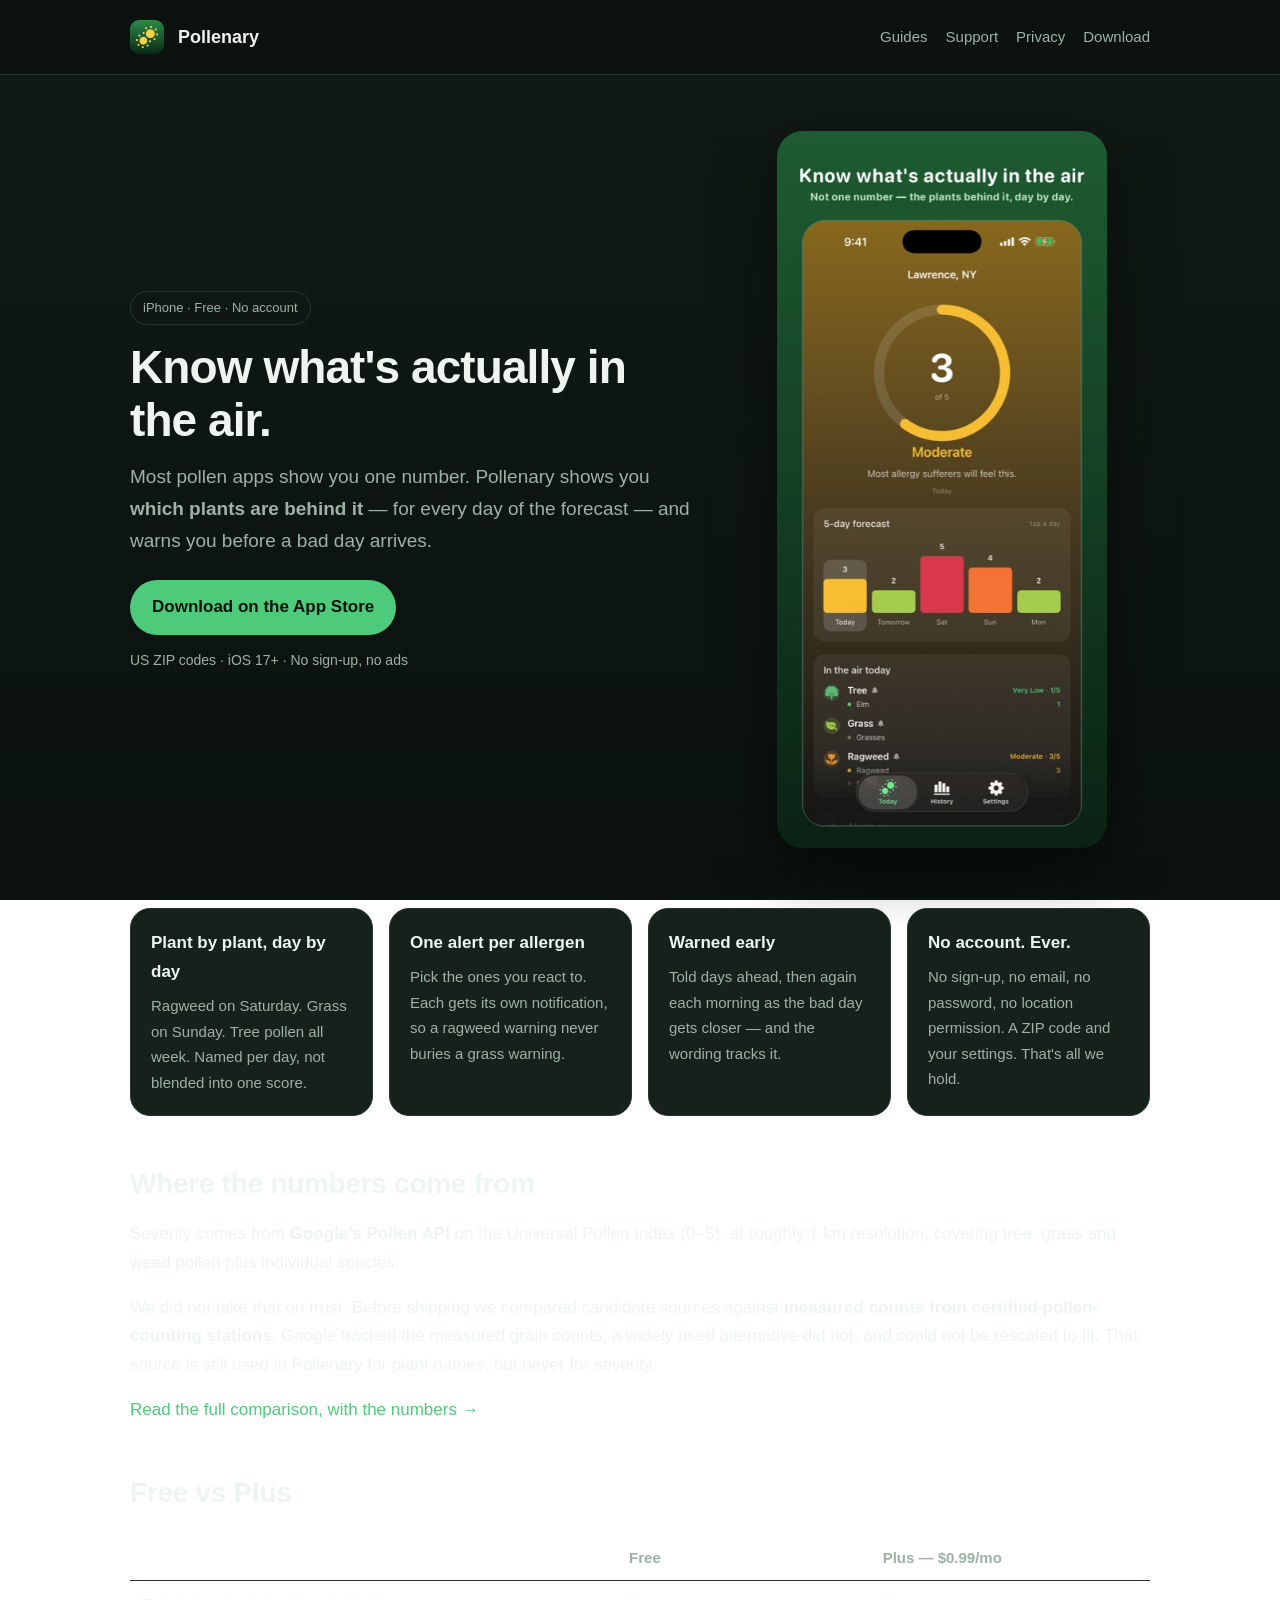
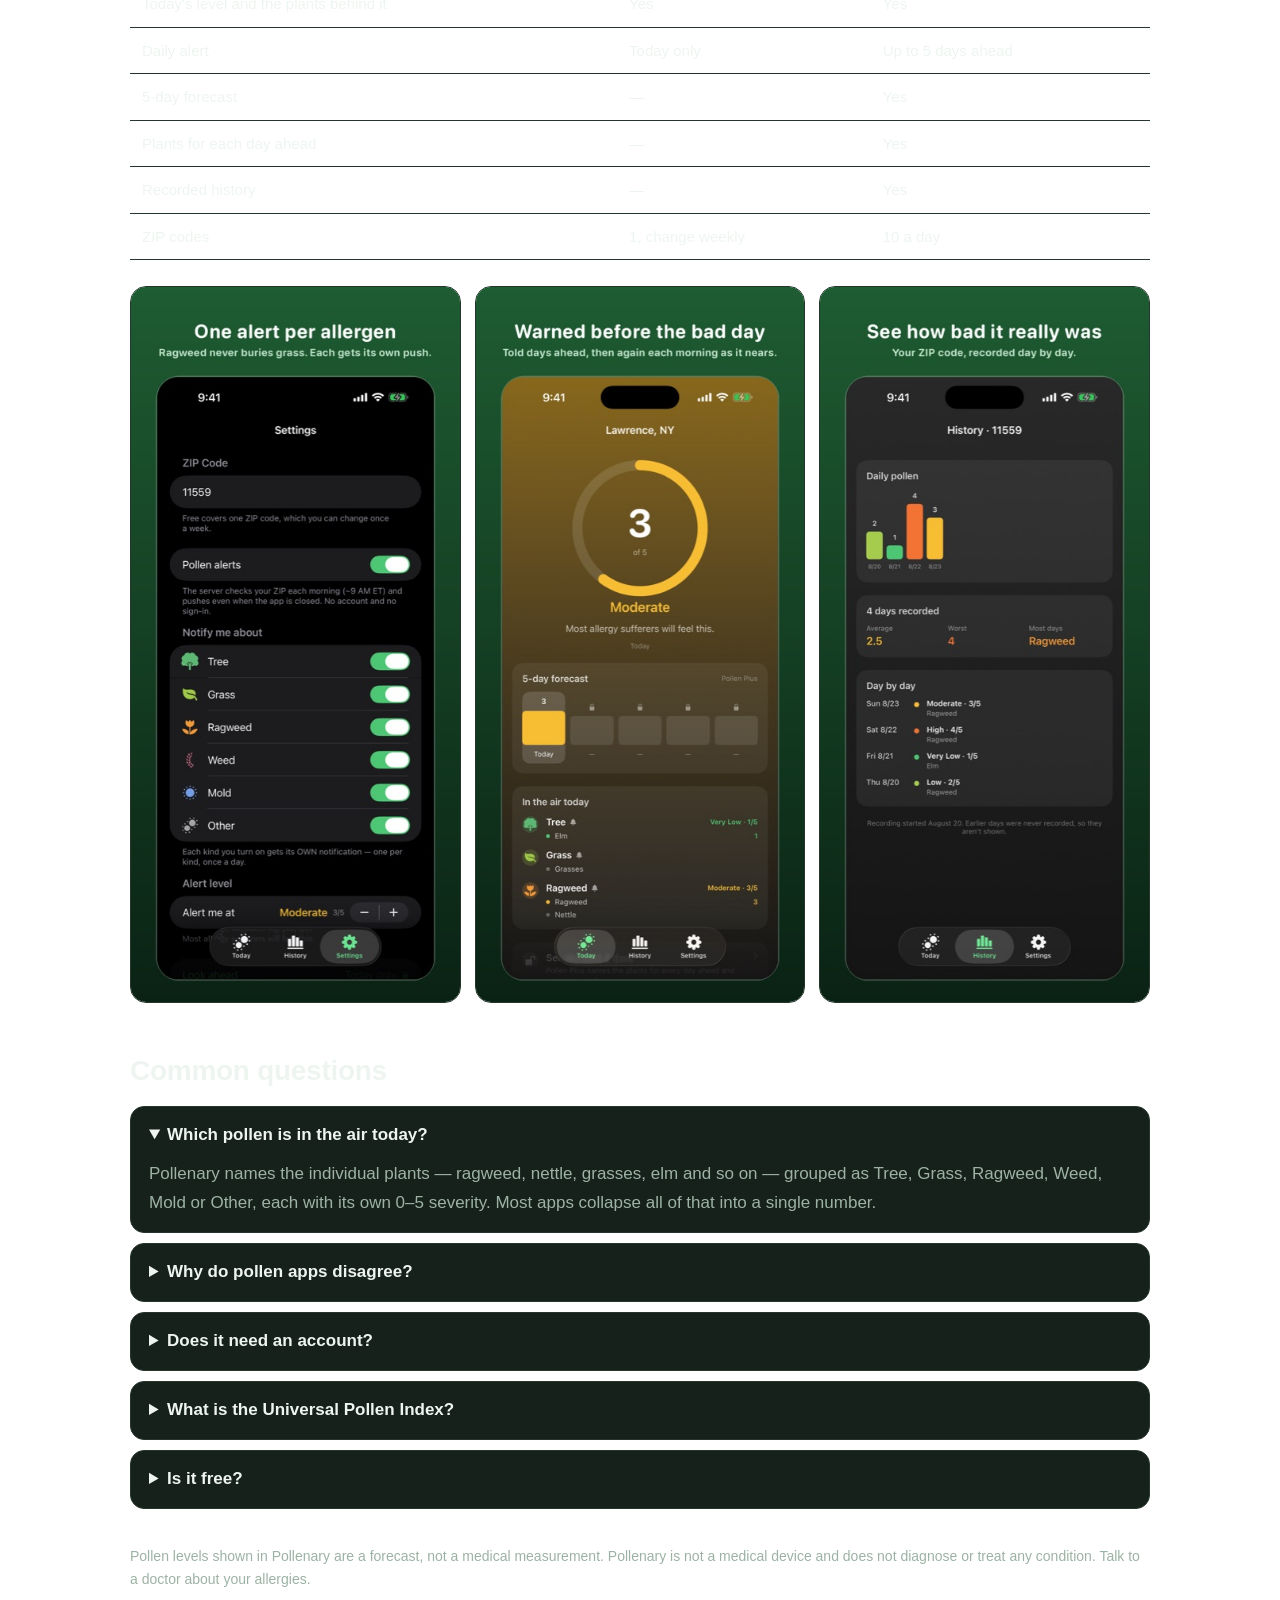
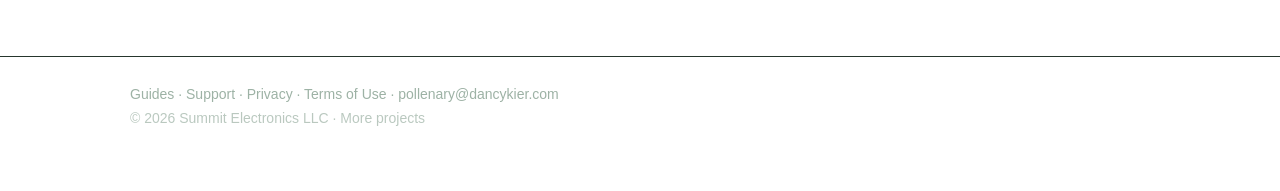
==== index.html @ 345eb320 "Pollenary marketing site - landing page with MobileApplication + FAQPage structured data - 6 guides," ====
<!DOCTYPE html>
<html lang="en">
<head>
<meta charset="UTF-8">
<meta name="viewport" content="width=device-width, initial-scale=1.0">
<title>Pollenary — Pollen Forecast &amp; Per-Allergen Alerts for iPhone</title>
<meta name="description" content="Pollenary shows which plants are actually in the air — ragweed, grass, tree, mold — for every day of a 5-day forecast, and sends one alert per allergen. Free, no account, US ZIP codes. Built on Google's Pollen API and checked against real pollen-counting stations.">
<meta name="keywords" content="pollen count app, pollen forecast app, allergy forecast, ragweed forecast, allergy alert app, pollen app iphone, tree pollen, grass pollen, mold count, pollen count today, allergy app no account">
<link rel="canonical" href="https://pollenary.dancykier.com/">
<link rel="icon" type="image/png" href="assets/icon.png?v=1">
<link rel="apple-touch-icon" href="apple-touch-icon.png?v=1">
<meta property="og:type" content="website">
<meta property="og:title" content="Pollenary — Pollen Forecast &amp; Per-Allergen Alerts">
<meta property="og:description" content="Most pollen apps show one number. Pollenary shows which plants are behind it, day by day, and warns you before a bad day arrives.">
<meta property="og:url" content="https://pollenary.dancykier.com/">
<meta property="og:image" content="https://pollenary.dancykier.com/assets/01-today.jpg">
<meta name="twitter:card" content="summary_large_image">
<meta name="twitter:title" content="Pollenary — Pollen Forecast &amp; Per-Allergen Alerts">
<meta name="twitter:description" content="See which plants are actually in the air, day by day. One alert per allergen. No account.">
<meta name="twitter:image" content="https://pollenary.dancykier.com/assets/01-today.jpg">
<link rel="stylesheet" href="assets/site.css?v=1">
<script type="application/ld+json">
{
  "@context":"https://schema.org",
  "@type":"MobileApplication",
  "name":"Pollenary",
  "alternateName":"Pollenary — Pollen forecast & alerts",
  "operatingSystem":"iOS 17.0 or later",
  "applicationCategory":"HealthApplication",
  "description":"Pollenary is an iPhone pollen forecast app for US ZIP codes. Instead of a single combined pollen number, it shows which plants are actually in the air — ragweed, grass, tree, mold — for each day of a 5-day forecast, and sends a separate push notification for every allergen you choose. Severity uses Google's Pollen API on the Universal Pollen Index (0–5) at 1 km resolution. There are no accounts, no sign-in and no ads. Today's pollen and a daily alert are free; Pollenary Plus adds the 5-day forecast, the per-day plant breakdown, early alerts and recorded history.",
  "url":"https://pollenary.dancykier.com/",
  "downloadUrl":"https://apps.apple.com/us/app/id6775881137",
  "author":{"@type":"Organization","name":"Summit Electronics LLC"},
  "offers":[
    {"@type":"Offer","price":"0","priceCurrency":"USD","description":"Free — today's pollen level, the plants behind it, and a daily alert"},
    {"@type":"Offer","price":"0.99","priceCurrency":"USD","description":"Pollenary Plus — 5-day forecast, plants per day, early alerts, history"}
  ],
  "screenshot":[
    "https://pollenary.dancykier.com/assets/01-today.jpg",
    "https://pollenary.dancykier.com/assets/02-alerts.jpg",
    "https://pollenary.dancykier.com/assets/04-history.jpg"
  ],
  "featureList":[
    "Shows which plants are in the air, not just one combined number",
    "Per-day plant breakdown across a 5-day forecast",
    "One push notification per allergen — ragweed never buries grass",
    "Early warnings repeated each morning as a bad day approaches",
    "Recorded daily history for your ZIP code",
    "No account, no sign-in, no ads, no location tracking",
    "Severity from Google's Pollen API on the Universal Pollen Index (0-5)"
  ]
}
</script>
<script type="application/ld+json">
{
  "@context":"https://schema.org",
  "@type":"FAQPage",
  "mainEntity":[
    {"@type":"Question","name":"Which pollen is in the air today?",
     "acceptedAnswer":{"@type":"Answer","text":"Pollenary names the individual plants behind the day's pollen level — for example ragweed, nettle, grasses, elm — rather than showing one combined score. Each is grouped as Tree, Grass, Ragweed, Weed, Mold or Other, and each carries its own 0–5 severity."}},
    {"@type":"Question","name":"Why do pollen apps disagree with each other?",
     "acceptedAnswer":{"@type":"Answer","text":"Because most pollen numbers are model forecasts, not measurements, and different providers use different scales and models. In a comparison of 175 place-days across 35 US cities, two widely used sources agreed on whether a day was bad only about half the time, and the correlation between them was weak. Measured counts from certified counting stations are the tiebreaker."}},
    {"@type":"Question","name":"Does Pollenary need an account?",
     "acceptedAnswer":{"@type":"Answer","text":"No. Pollenary has no accounts, no sign-up and no login. It stores a ZIP code, your alert settings and an anonymous notification token. It never asks for location permission."}},
    {"@type":"Question","name":"What is the Universal Pollen Index?",
     "acceptedAnswer":{"@type":"Answer","text":"The Universal Pollen Index (UPI) is a 0–5 scale used by Google's Pollen API: 0 None, 1 Very Low, 2 Low, 3 Moderate, 4 High, 5 Very High. It is reported per pollen type and per plant, at roughly 1 km resolution."}},
    {"@type":"Question","name":"Is Pollenary free?",
     "acceptedAnswer":{"@type":"Answer","text":"Yes. Today's pollen level, the plants behind it and a daily alert are free forever. Pollenary Plus, $0.99 per month, adds the 5-day forecast, the plants for each day ahead, early alerts and recorded history."}}
  ]
}
</script>
</head>
<body>
<header class="site"><div class="wrap">
  <img src="assets/icon.png" alt="Pollenary app icon">
  <span class="brand">Pollenary</span>
  <nav>
    <a href="/blog/">Guides</a>
    <a href="/support.html">Support</a>
    <a href="/privacy.html">Privacy</a>
    <a href="https://apps.apple.com/us/app/id6775881137">Download</a>
  </nav>
</div></header>

<main class="wrap">
  <section class="hero">
    <div>
      <span class="pill">iPhone · Free · No account</span>
      <h1>Know what's actually in the air.</h1>
      <p class="lede">Most pollen apps show you one number. Pollenary shows you <strong>which plants are behind it</strong> — for every day of the forecast — and warns you before a bad day arrives.</p>
      <a class="cta" href="https://apps.apple.com/us/app/id6775881137">Download on the App Store</a>
      <p class="note" style="margin-top:14px">US ZIP codes · iOS 17+ · No sign-up, no ads</p>
    </div>
    <img class="shot" src="assets/01-today.jpg" alt="Pollenary showing today's pollen level and the plants behind it">
  </section>

  <div class="grid">
    <div class="card"><h3>Plant by plant, day by day</h3><p>Ragweed on Saturday. Grass on Sunday. Tree pollen all week. Named per day, not blended into one score.</p></div>
    <div class="card"><h3>One alert per allergen</h3><p>Pick the ones you react to. Each gets its own notification, so a ragweed warning never buries a grass warning.</p></div>
    <div class="card"><h3>Warned early</h3><p>Told days ahead, then again each morning as the bad day gets closer — and the wording tracks it.</p></div>
    <div class="card"><h3>No account. Ever.</h3><p>No sign-up, no email, no password, no location permission. A ZIP code and your settings. That's all we hold.</p></div>
  </div>

  <h2 id="data">Where the numbers come from</h2>
  <p>Severity comes from <strong>Google's Pollen API</strong> on the Universal Pollen Index (0–5), at roughly 1&nbsp;km resolution, covering tree, grass and weed pollen plus individual species.</p>
  <p>We did not take that on trust. Before shipping we compared candidate sources against <strong>measured counts from certified pollen-counting stations</strong>. Google tracked the measured grain counts; a widely used alternative did not, and could not be rescaled to fit. That source is still used in Pollenary for plant <em>names</em>, but never for severity.</p>
  <p><a href="/blog/why-pollen-apps-disagree.html">Read the full comparison, with the numbers →</a></p>

  <h2>Free vs Plus</h2>
  <table>
    <tr><th>&nbsp;</th><th>Free</th><th>Plus — $0.99/mo</th></tr>
    <tr><td>Today's level and the plants behind it</td><td>Yes</td><td>Yes</td></tr>
    <tr><td>Daily alert</td><td>Today only</td><td>Up to 5 days ahead</td></tr>
    <tr><td>5-day forecast</td><td>—</td><td>Yes</td></tr>
    <tr><td>Plants for each day ahead</td><td>—</td><td>Yes</td></tr>
    <tr><td>Recorded history</td><td>—</td><td>Yes</td></tr>
    <tr><td>ZIP codes</td><td>1, change weekly</td><td>10 a day</td></tr>
  </table>

  <div class="shots">
    <img src="assets/02-alerts.jpg" alt="Per-allergen notification toggles in Pollenary settings">
    <img src="assets/03-ahead.jpg" alt="Pollenary five-day forecast strip">
    <img src="assets/04-history.jpg" alt="Pollenary recorded pollen history chart">
  </div>

  <h2 id="faq">Common questions</h2>
  <div class="faq">
    <details open><summary>Which pollen is in the air today?</summary><p>Pollenary names the individual plants — ragweed, nettle, grasses, elm and so on — grouped as Tree, Grass, Ragweed, Weed, Mold or Other, each with its own 0–5 severity. Most apps collapse all of that into a single number.</p></details>
    <details><summary>Why do pollen apps disagree?</summary><p>Because most pollen numbers are model forecasts, not measurements. Across 175 place-days in 35 US cities we found two widely used sources agreed on whether a day was "bad" only about half the time. <a href="/blog/why-pollen-apps-disagree.html">The full comparison is here.</a></p></details>
    <details><summary>Does it need an account?</summary><p>No. No sign-up, no email, no password. Pollenary never asks for location permission — you type a ZIP code.</p></details>
    <details><summary>What is the Universal Pollen Index?</summary><p>A 0–5 scale: 0 None, 1 Very Low, 2 Low, 3 Moderate, 4 High, 5 Very High. <a href="/blog/universal-pollen-index-explained.html">Explained in full here.</a></p></details>
    <details><summary>Is it free?</summary><p>Yes. Today's pollen and a daily alert are free forever. Pollenary Plus is $0.99 a month for the 5-day forecast, per-day plants, early alerts and history.</p></details>
  </div>

  <p class="note" style="margin-top:36px">Pollen levels shown in Pollenary are a forecast, not a medical measurement. Pollenary is not a medical device and does not diagnose or treat any condition. Talk to a doctor about your allergies.</p>
</main>

<footer class="site"><div class="wrap">
  <a href="/blog/">Guides</a> · <a href="/support.html">Support</a> · <a href="/privacy.html">Privacy</a> ·
  <a href="https://www.apple.com/legal/internet-services/itunes/dev/stdeula/">Terms of Use</a> ·
  <a href="mailto:pollenary@dancykier.com">pollenary@dancykier.com</a><br>
  <span style="opacity:.7">© 2026 Summit Electronics LLC · <a href="https://projects.dancykier.com/">More projects</a></span>
</div></footer>
</body>
</html>
---- assets/site.css ----
:root{
  --bg:#0b1210; --bg2:#101a15; --card:#16211b; --line:#26362d;
  --ink:#eef5f0; --muted:#9db2a5; --accent:#4ecb7a; --accent2:#f2d04a; --warn:#f0803c;
  --radius:20px; --maxw:1060px;
}
*{box-sizing:border-box}
html{scroll-behavior:smooth}
body{margin:0;background:linear-gradient(180deg,var(--bg2),var(--bg)) fixed;color:var(--ink);
  font:17px/1.7 -apple-system,BlinkMacSystemFont,"Segoe UI",Roboto,Helvetica,Arial,sans-serif;
  -webkit-font-smoothing:antialiased}
.wrap{max-width:var(--maxw);margin:0 auto;padding:0 20px}
a{color:var(--accent);text-decoration:none}
a:hover{text-decoration:underline}
header.site{padding:20px 0;border-bottom:1px solid var(--line);position:sticky;top:0;
  background:rgba(11,18,16,.86);backdrop-filter:blur(12px);z-index:10}
header.site .wrap{display:flex;align-items:center;gap:14px}
header.site img{width:34px;height:34px;border-radius:9px}
header.site .brand{font-weight:700;font-size:18px;color:var(--ink)}
header.site nav{margin-left:auto;display:flex;gap:18px;font-size:15px}
header.site nav a{color:var(--muted)}
header.site nav a:hover{color:var(--ink)}
h1{font-size:clamp(30px,5vw,46px);line-height:1.15;letter-spacing:-.02em;margin:0 0 14px}
h2{font-size:clamp(21px,3vw,28px);letter-spacing:-.01em;margin:44px 0 12px}
h3{font-size:19px;margin:28px 0 8px}
p{margin:0 0 16px}
.lede{font-size:19px;color:var(--muted);max-width:64ch}
.hero{padding:56px 0 40px;display:grid;grid-template-columns:1.15fr .85fr;gap:40px;align-items:center}
@media(max-width:820px){.hero{grid-template-columns:1fr;gap:24px}}
.hero img.shot{width:100%;max-width:330px;border-radius:26px;display:block;margin:0 auto;
  box-shadow:0 24px 60px rgba(0,0,0,.5)}
.cta{display:inline-flex;align-items:center;gap:9px;background:var(--accent);color:#07120b;
  font-weight:700;padding:13px 22px;border-radius:999px;margin-top:6px}
.cta:hover{text-decoration:none;filter:brightness(1.07)}
.pill{display:inline-block;font-size:13px;color:var(--muted);border:1px solid var(--line);
  padding:5px 12px;border-radius:999px;margin-bottom:16px}
.grid{display:grid;gap:16px;grid-template-columns:repeat(auto-fit,minmax(240px,1fr));margin:20px 0}
.card{background:var(--card);border:1px solid var(--line);border-radius:var(--radius);padding:20px}
.card h3{margin:0 0 6px;font-size:17px}
.card p{margin:0;color:var(--muted);font-size:15px}
table{border-collapse:collapse;width:100%;margin:18px 0;font-size:15px}
th,td{text-align:left;padding:10px 12px;border-bottom:1px solid var(--line)}
th{color:var(--muted);font-weight:600}
.note{color:var(--muted);font-size:14px}
blockquote{margin:20px 0;padding:14px 18px;border-left:3px solid var(--accent);
  background:var(--card);border-radius:0 12px 12px 0;color:var(--ink)}
footer.site{margin-top:64px;border-top:1px solid var(--line);padding:26px 0 60px;color:var(--muted);font-size:14px}
footer.site a{color:var(--muted)}
article{max-width:none}
article p,article li{max-width:70ch}
article ul,article ol{padding-left:22px}
article li{margin:0 0 8px}
.meta{color:var(--muted);font-size:14px;margin-bottom:26px}
.postlist{list-style:none;padding:0;margin:24px 0}
.postlist li{border-bottom:1px solid var(--line);padding:16px 0}
.postlist a{font-size:18px;font-weight:600}
.postlist p{margin:4px 0 0;color:var(--muted);font-size:15px}
.faq{margin:8px 0 0}
.faq details{border:1px solid var(--line);border-radius:14px;padding:14px 18px;margin:10px 0;background:var(--card)}
.faq summary{cursor:pointer;font-weight:600}
.faq p{margin:10px 0 0;color:var(--muted)}
.shots{display:grid;grid-template-columns:repeat(auto-fit,minmax(170px,1fr));gap:14px;margin:26px 0}
.shots img{width:100%;border-radius:16px;border:1px solid var(--line)}
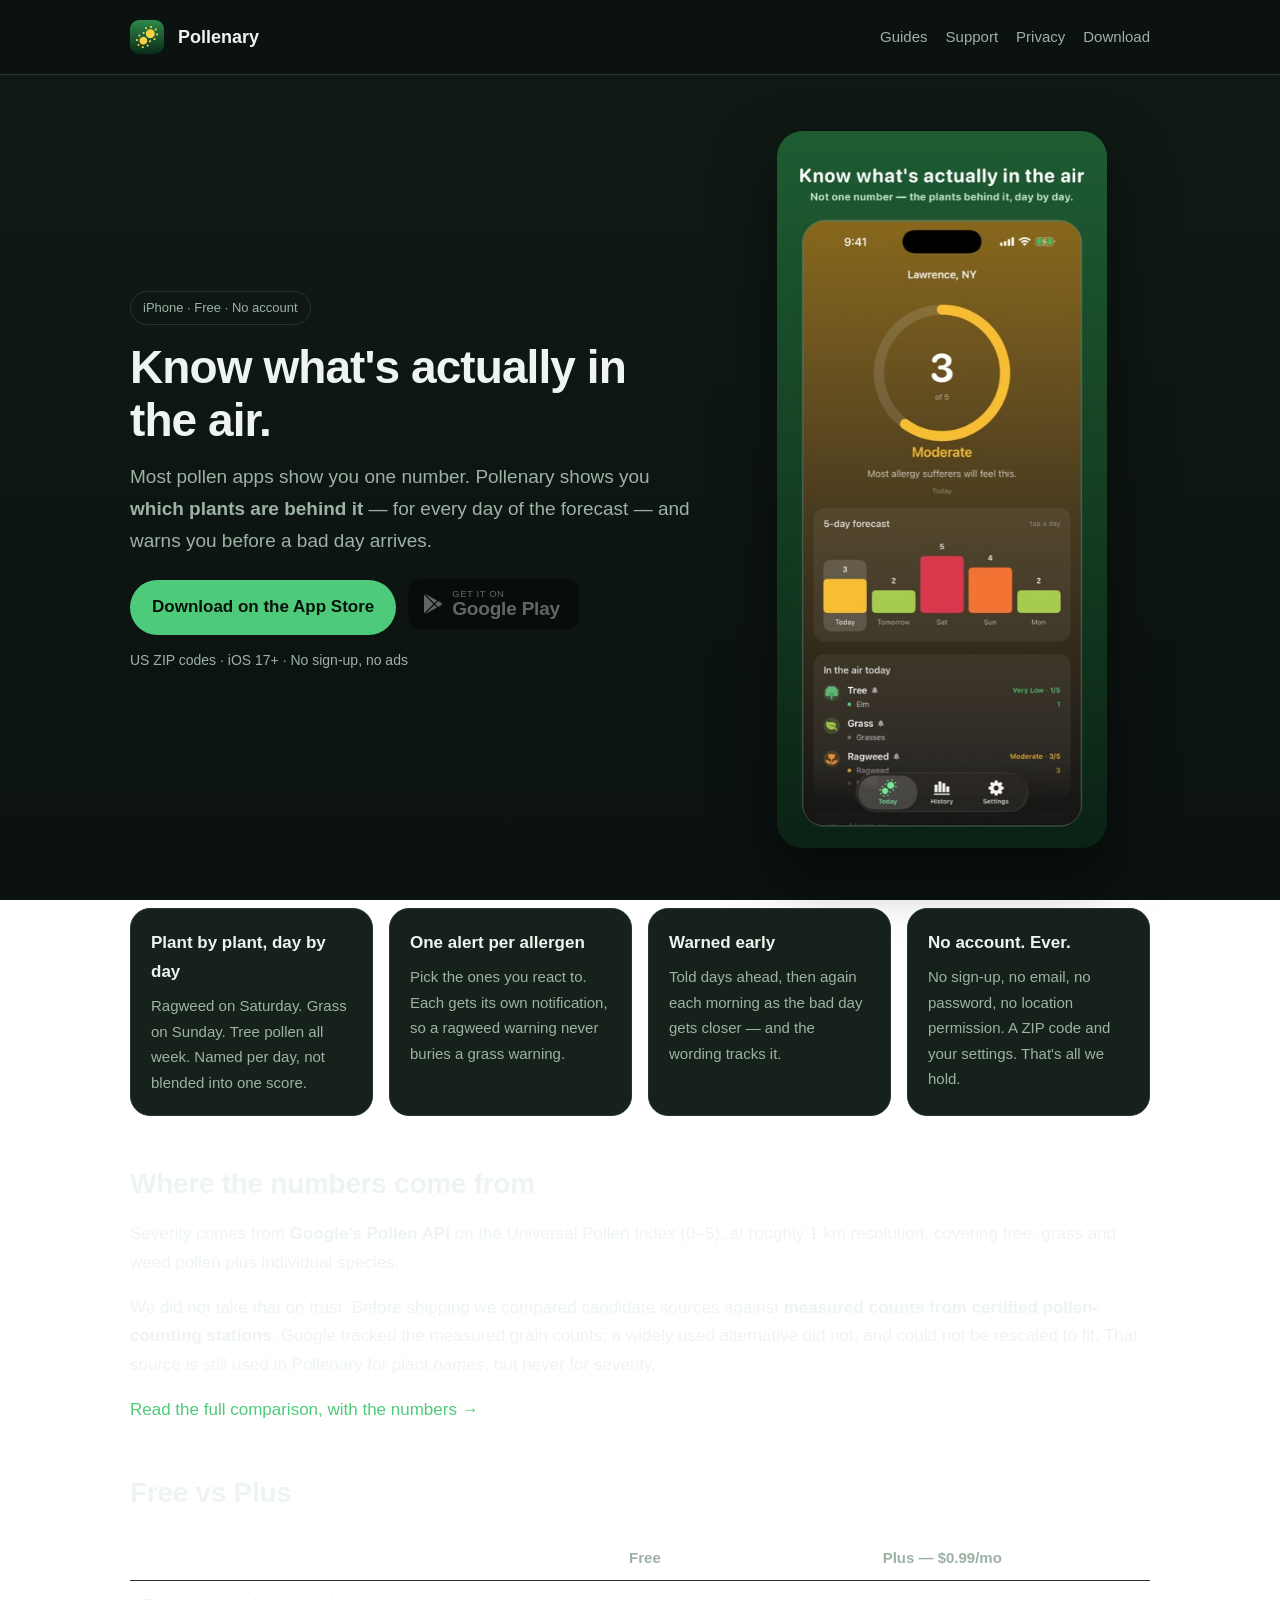
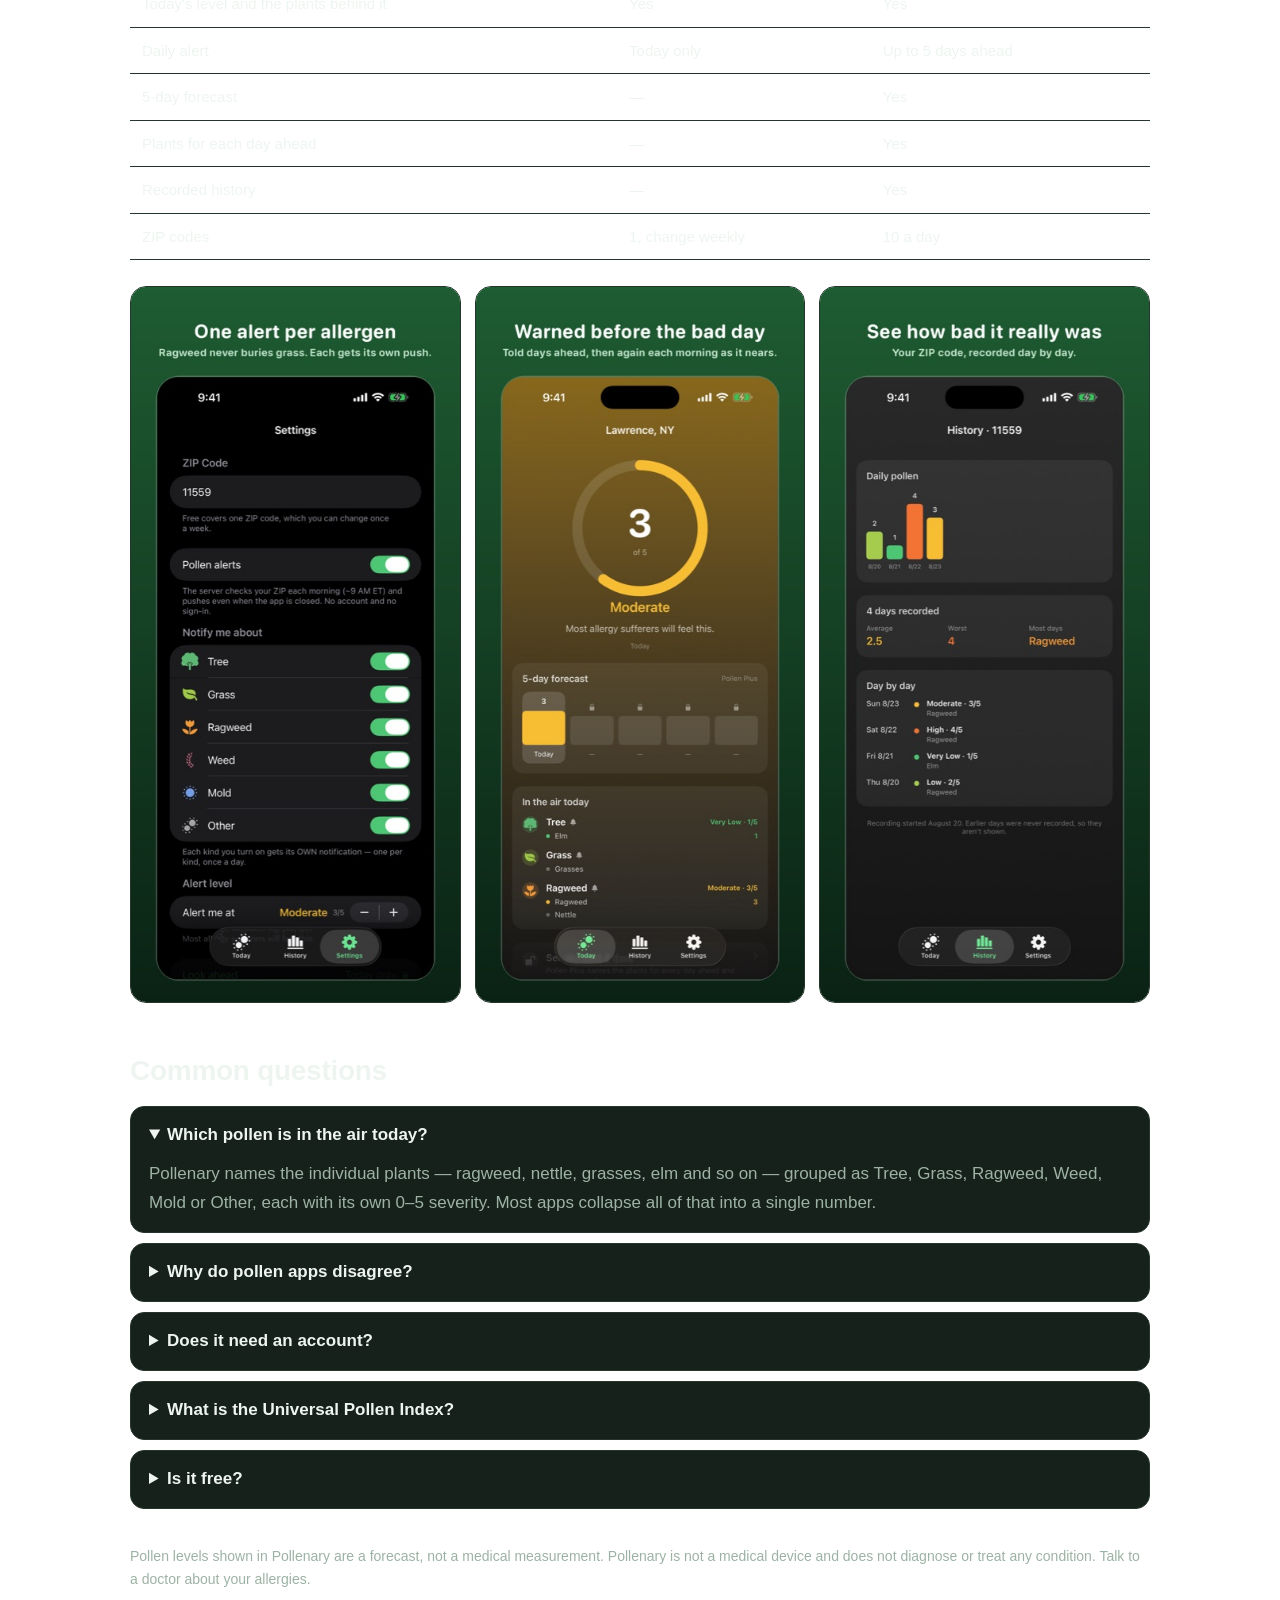
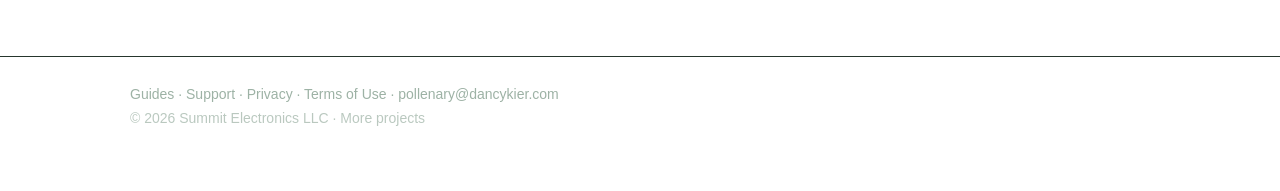
==== commit 92d3ae43: "Add greyed-out Google Play badge (Android coming soon)" ====
--- a/index.html
+++ b/index.html
@@ -69,6 +69,21 @@
   ]
 }
 </script>
+<style>
+/* Greyed Google Play badge: Android is coming soon (2026-10-15) */
+.gplay-wrap{position:relative;display:inline-flex;vertical-align:middle;outline:none;cursor:default}
+.gplay{display:inline-flex;align-items:center;gap:9px;padding:9px 18px 9px 14px;border-radius:12px;background:#000;color:#fff;
+  border:1px solid #000;line-height:1.05;opacity:.35;filter:grayscale(1);user-select:none;text-align:left;
+  font-family:-apple-system,BlinkMacSystemFont,"Segoe UI",Roboto,Helvetica,Arial,sans-serif}
+.gplay svg{width:20px;height:22px;flex:none}
+.gplay span{display:flex;flex-direction:column;font-size:19px;font-weight:600;letter-spacing:-.01em}
+.gplay small{font-size:9.5px;font-weight:500;letter-spacing:.06em;text-transform:uppercase}
+.gplay-wrap::after{content:"Android: coming soon";position:absolute;bottom:calc(100% + 8px);left:50%;transform:translateX(-50%);
+  background:#1e293b;color:#e2e8f0;font:600 11px/1 -apple-system,BlinkMacSystemFont,"Segoe UI",Roboto,sans-serif;letter-spacing:.05em;
+  text-transform:uppercase;padding:6px 10px;border-radius:7px;white-space:nowrap;opacity:0;pointer-events:none;transition:opacity .15s;z-index:5}
+.gplay-wrap:hover::after,.gplay-wrap:focus::after{opacity:1}
+@media (prefers-color-scheme:dark){.gplay{border-color:#555}}
+</style>
 </head>
 <body>
 <header class="site"><div class="wrap">
@@ -88,7 +103,7 @@
       <span class="pill">iPhone · Free · No account</span>
       <h1>Know what's actually in the air.</h1>
       <p class="lede">Most pollen apps show you one number. Pollenary shows you <strong>which plants are behind it</strong> — for every day of the forecast — and warns you before a bad day arrives.</p>
-      <a class="cta" href="https://apps.apple.com/us/app/id6775881137">Download on the App Store</a>
+      <div style="display:flex;flex-wrap:wrap;gap:12px;align-items:center;justify-content:flex-start;"><a class="cta" href="https://apps.apple.com/us/app/id6775881137">Download on the App Store</a><span class="gplay-wrap" tabindex="0" title="Android: coming soon"><span class="gplay" aria-label="Google Play: Android coming soon"><svg viewBox="0 0 24 24" fill="currentColor" aria-hidden="true"><path d="M22.018 13.298l-3.919 2.218-3.515-3.493 3.543-3.521 3.891 2.202a1.49 1.49 0 0 1 0 2.594zM1.337.924a1.486 1.486 0 0 0-.112.568v21.017c0 .217.045.419.124.6l11.155-11.087L1.337.924zm12.207 10.065l3.258-3.238L3.45.195a1.466 1.466 0 0 0-.946-.179l11.04 10.973zm0 2.067l-11 10.933c.298.036.612-.016.906-.183l13.324-7.54-3.23-3.21z"/></svg><span><small>Get it on</small>Google Play</span></span></span></div>
       <p class="note" style="margin-top:14px">US ZIP codes · iOS 17+ · No sign-up, no ads</p>
     </div>
     <img class="shot" src="assets/01-today.jpg" alt="Pollenary showing today's pollen level and the plants behind it">
